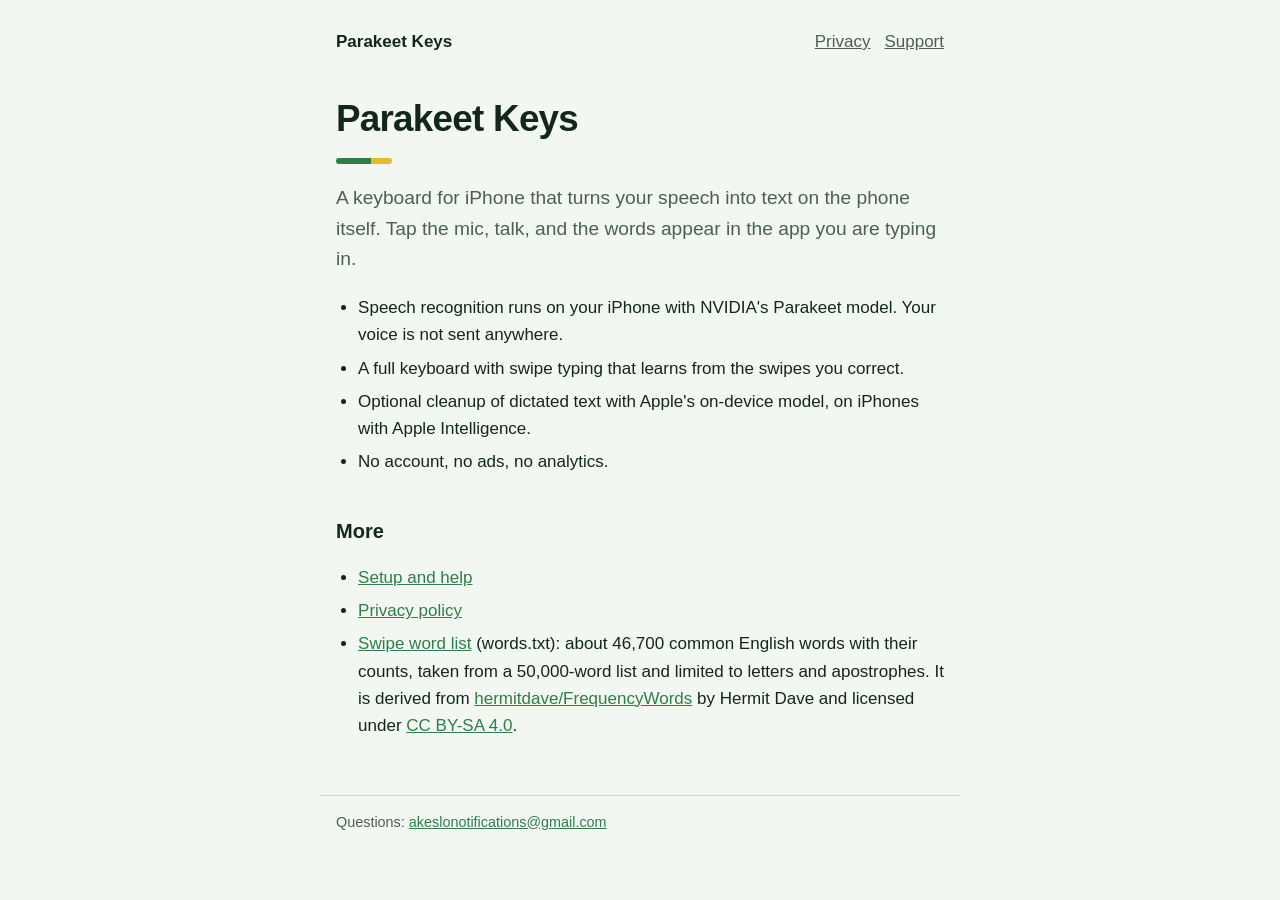
==== index.html @ 2442471f "Add privacy policy and support site Co-Authored-By: Claude Opus 5.5 <noreply@anthropic.com> Claude-S" ====
<!doctype html>
<html lang="en">
<head>
<meta charset="utf-8">
<meta name="viewport" content="width=device-width, initial-scale=1">
<meta name="color-scheme" content="light dark">
<title>Parakeet Keys</title>
<link rel="stylesheet" href="style.css">
</head>
<body>
<header><a class="home" href="index.html">Parakeet Keys</a>
<nav><a href="privacy.html">Privacy</a><a href="support.html">Support</a></nav></header>
<main>
<h1>Parakeet Keys</h1>
<p class="lede">A keyboard for iPhone that turns your speech into text on the phone itself. Tap the mic, talk, and the words appear in the app you are typing in.</p>
<ul>
<li>Speech recognition runs on your iPhone with NVIDIA's Parakeet model. Your voice is not sent anywhere.</li>
<li>A full keyboard with swipe typing that learns from the swipes you correct.</li>
<li>Optional cleanup of dictated text with Apple's on-device model, on iPhones with Apple Intelligence.</li>
<li>No account, no ads, no analytics.</li>
</ul>
<h2>More</h2>
<ul>
<li><a href="support.html">Setup and help</a></li>
<li><a href="privacy.html">Privacy policy</a></li>
<li><a href="words.txt">Swipe word list</a> (words.txt): about 46,700 common English words with their counts, taken from a 50,000-word list and limited to letters and apostrophes. It is derived from <a href="https://github.com/hermitdave/FrequencyWords">hermitdave/FrequencyWords</a> by Hermit Dave and licensed under <a href="https://creativecommons.org/licenses/by-sa/4.0/">CC BY-SA 4.0</a>.</li>
</ul>
</main>
<footer><p>Questions: <a href="mailto:akeslonotifications@gmail.com">akeslonotifications@gmail.com</a></p></footer>
</body>
</html>
---- style.css ----
:root{--bg:#f3f7f2;--ink:#14261c;--soft:#4c5f53;--line:#cfdcd2;--accent:#2f7d4a;--wing:#e7b92c;--panel:#fff}
@media (prefers-color-scheme:dark){:root{--bg:#0f1a14;--ink:#e4efe6;--soft:#a3b8a9;--line:#2a3b30;--accent:#7fd197;--wing:#f0c94a;--panel:#16241b}}
*{box-sizing:border-box}
html{-webkit-text-size-adjust:100%}
body{margin:0;background:var(--bg);color:var(--ink);font:17px/1.6 -apple-system,BlinkMacSystemFont,"Segoe UI",Roboto,Helvetica,Arial,sans-serif}
main,header,footer{max-width:40rem;margin:0 auto;padding:0 16px}
header{padding-top:28px;display:flex;gap:8px 16px;align-items:baseline;flex-wrap:wrap}
header .home{font-weight:700;color:var(--ink);text-decoration:none;margin-right:auto}
nav a{color:var(--soft);margin-left:14px}
nav a[aria-current]{color:var(--ink);font-weight:600}
h1{font-size:2.3rem;line-height:1.1;letter-spacing:-.02em;margin:44px 0 12px}
h1::after{content:"";display:block;width:56px;height:6px;margin-top:18px;border-radius:3px;background:linear-gradient(90deg,var(--accent) 0 62%,var(--wing) 62%)}
h2{font-size:1.25rem;margin:40px 0 8px}
.lede{font-size:1.2rem;color:var(--soft)}
.meta{color:var(--soft);font-size:.9rem}
a{color:var(--accent)}
a:focus-visible{outline:2px solid var(--accent);outline-offset:2px}
ol,ul{padding-left:1.3em}
li{margin:.35em 0}
.box{background:var(--panel);border:1px solid var(--line);border-radius:10px;padding:2px 18px;margin:16px 0}
footer{margin-top:56px;padding-bottom:40px;border-top:1px solid var(--line);color:var(--soft);font-size:.9rem}
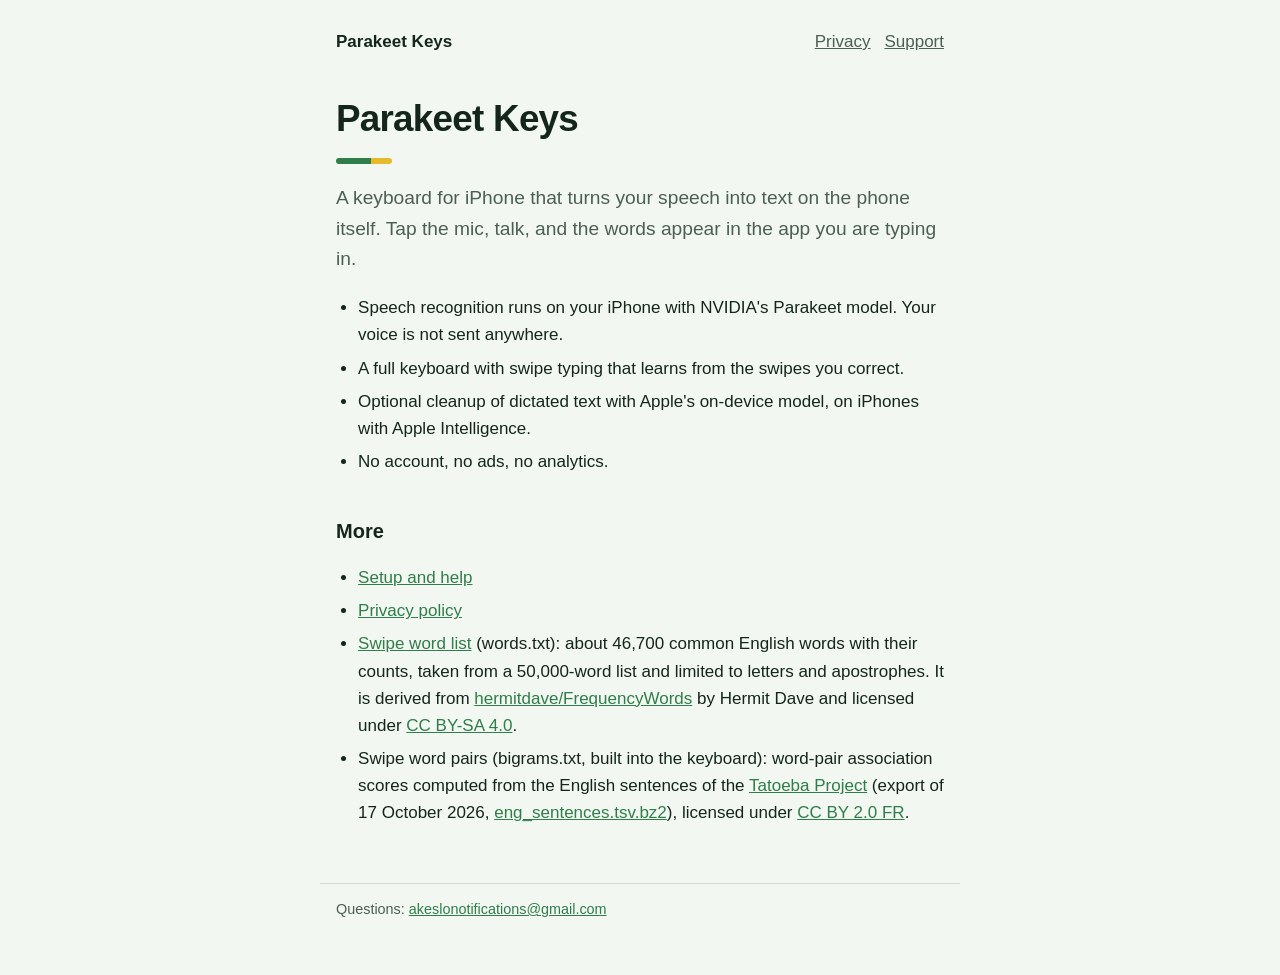
==== commit 38d9ca41: "Bigrams rebuilt from openly licensed text Co-Authored-By: Claude Opus 5.5 <noreply@anthropic.com> Cl" ====
--- a/index.html
+++ b/index.html
@@ -24,6 +24,7 @@
 <li><a href="support.html">Setup and help</a></li>
 <li><a href="privacy.html">Privacy policy</a></li>
 <li><a href="words.txt">Swipe word list</a> (words.txt): about 46,700 common English words with their counts, taken from a 50,000-word list and limited to letters and apostrophes. It is derived from <a href="https://github.com/hermitdave/FrequencyWords">hermitdave/FrequencyWords</a> by Hermit Dave and licensed under <a href="https://creativecommons.org/licenses/by-sa/4.0/">CC BY-SA 4.0</a>.</li>
+<li>Swipe word pairs (bigrams.txt, built into the keyboard): word-pair association scores computed from the English sentences of the <a href="https://tatoeba.org">Tatoeba Project</a> (export of 17 October 2026, <a href="https://downloads.tatoeba.org/exports/per_language/eng/eng_sentences.tsv.bz2">eng_sentences.tsv.bz2</a>), licensed under <a href="https://creativecommons.org/licenses/by/2.0/fr/">CC BY 2.0 FR</a>.</li>
 </ul>
 </main>
 <footer><p>Questions: <a href="mailto:akeslonotifications@gmail.com">akeslonotifications@gmail.com</a></p></footer>
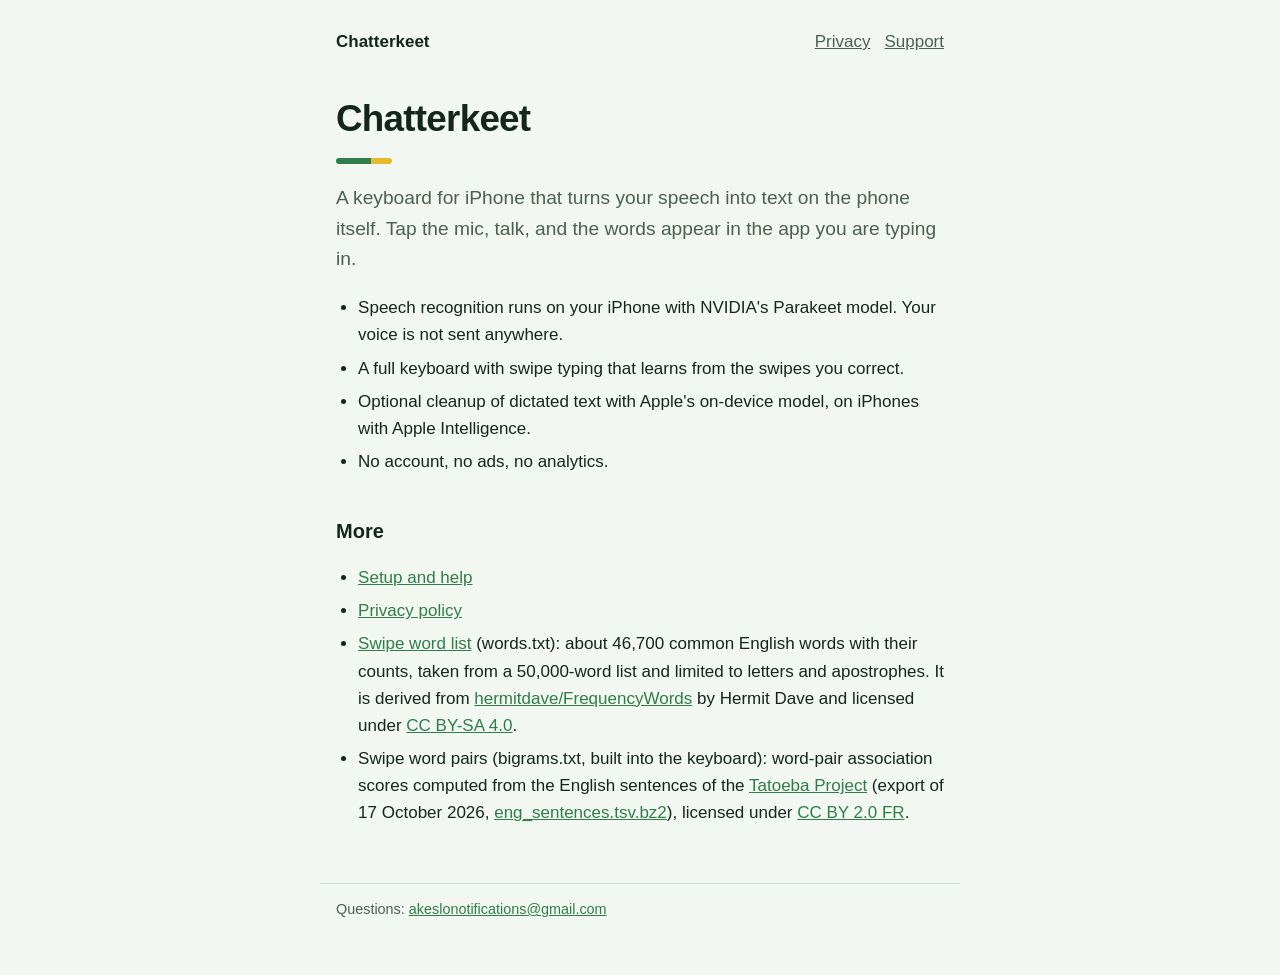
==== commit 9340949d: "Rename to Chatterkeet: Offline Voice; new bundle IDs, App Group, site URLs" ====
--- a/index.html
+++ b/index.html
@@ -4,14 +4,14 @@
 <meta charset="utf-8">
 <meta name="viewport" content="width=device-width, initial-scale=1">
 <meta name="color-scheme" content="light dark">
-<title>Parakeet Keys</title>
+<title>Chatterkeet</title>
 <link rel="stylesheet" href="style.css">
 </head>
 <body>
-<header><a class="home" href="index.html">Parakeet Keys</a>
+<header><a class="home" href="index.html">Chatterkeet</a>
 <nav><a href="privacy.html">Privacy</a><a href="support.html">Support</a></nav></header>
 <main>
-<h1>Parakeet Keys</h1>
+<h1>Chatterkeet</h1>
 <p class="lede">A keyboard for iPhone that turns your speech into text on the phone itself. Tap the mic, talk, and the words appear in the app you are typing in.</p>
 <ul>
 <li>Speech recognition runs on your iPhone with NVIDIA's Parakeet model. Your voice is not sent anywhere.</li>
